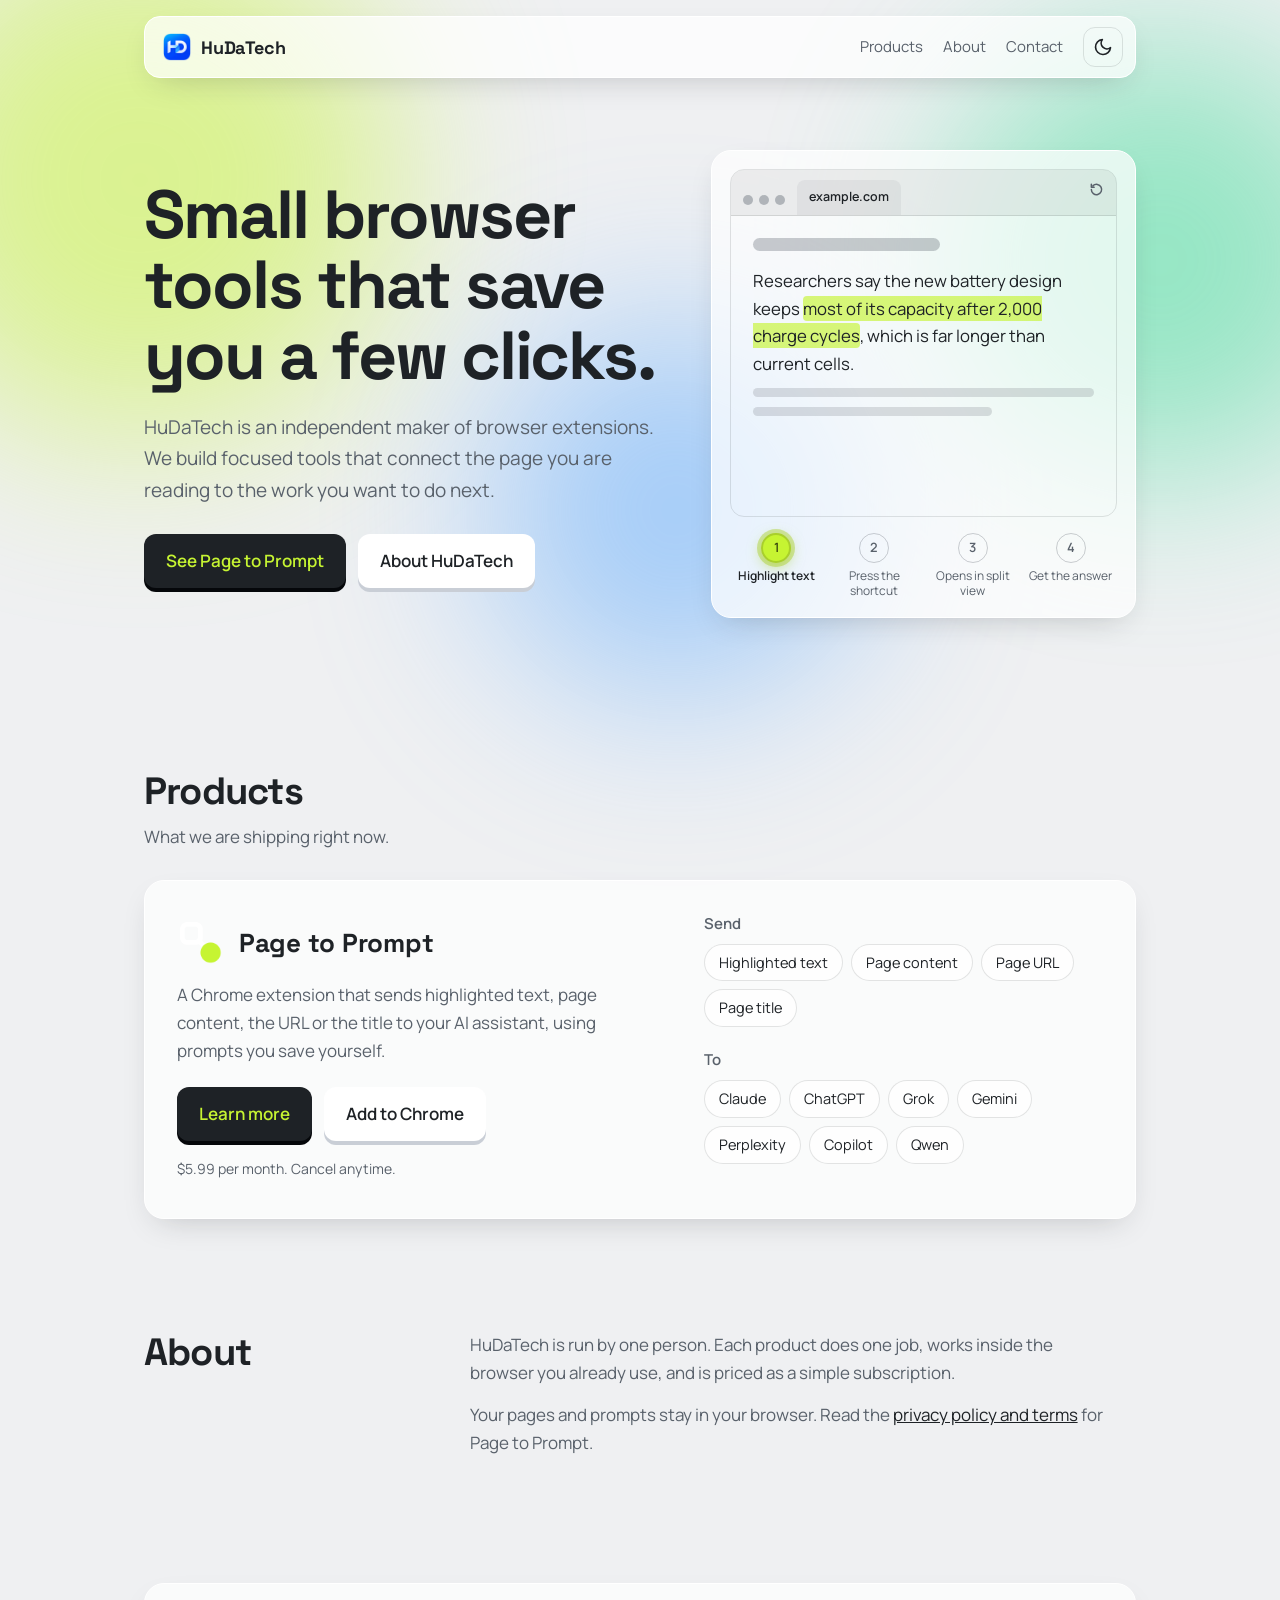
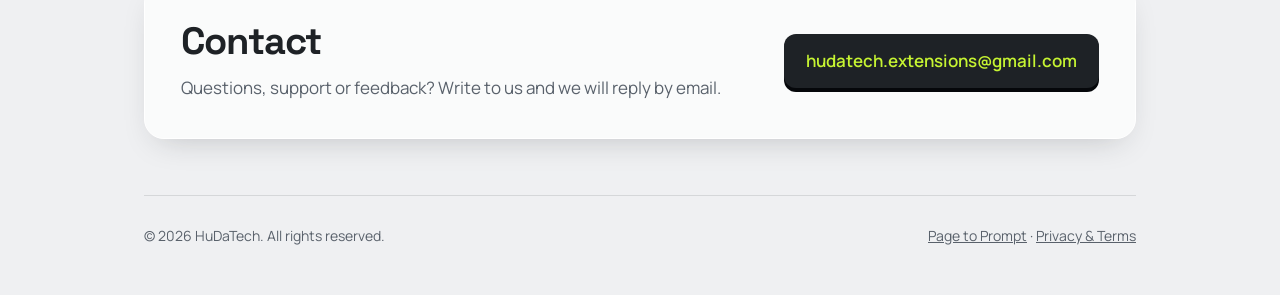
==== index.html @ a2d520f8 "Deploy" ====
<!doctype html>
<html lang="en">
  <head>
    <meta charset="utf-8" />
    <meta name="viewport" content="width=device-width, initial-scale=1" />
    <title>HuDaTech – Browser tools for everyday work</title>
    <link rel="icon" type="image/png" href="@/assets/favicon.png" />
    <meta
      name="description"
      content="HuDaTech is an independent maker of browser tools. Our first product, Page to Prompt, is a Chrome extension that turns any web page into a ready-to-use AI prompt."
    />
    <link rel="preconnect" href="https://fonts.googleapis.com" />
    <link rel="preconnect" href="https://fonts.gstatic.com" crossorigin />
    <link
      href="https://fonts.googleapis.com/css2?family=Space+Grotesk:wght@500..700&family=Manrope:wght@400..700&family=JetBrains+Mono:wght@500&display=swap"
      rel="stylesheet"
    />
    <script>
      // Set theme before first paint to avoid a light/dark flash.
      ;(function () {
        try {
          var t = localStorage.getItem('theme')
          if (!t) t = matchMedia('(prefers-color-scheme: dark)').matches ? 'dark' : 'light'
          document.documentElement.dataset.theme = t
        } catch (e) {}
      })()
    </script>
    <script type="module" crossorigin src="/assets/main-rpfQdJmR.js"></script>
    <link rel="modulepreload" crossorigin href="/assets/ptp-logo-D4ri_Ath.js">
    <link rel="modulepreload" crossorigin href="/assets/HeroDemo-CxTy8xwU.js">
    <link rel="stylesheet" crossorigin href="/assets/HeroDemo-Cco1TIX8.css">
    <link rel="stylesheet" crossorigin href="/assets/main-BrKWr8QL.css">
  </head>
  <body>
    <div id="app"></div>
  </body>
</html>
---- assets/HeroDemo-Cco1TIX8.css ----
:root{--lime:#c6f432;--lime-shadow:#9db61f;--graphite:#1e2226;--key-shadow:#c9ced6;--mint:#3ddc97;--coral:#ff7a59;--sky:#5aa9ff;--bg:#eff0f2;--ink:#1e2226;--muted:#59616b;--line:#1e22261f;--glass:#ffffffb8;--glass-line:#fff;--link:#1e2226;--focus:#1e2226;--btn-bg:#1e2226;--btn-ink:#c6f432;--btn-edge:#05070a;--ghost-bg:#fff;--ghost-edge:#c9ced6;--hl:#c6f432a6;--code-bg:#1e2226;--code-ink:#f1f3f5;--token-bg:#c6f4322e;--token-ink:#c6f432;--blob-1:#c6f432;--blob-2:#3ddc97;--blob-3:#5aa9ff;--blob-opacity:.5;--shadow:0 12px 32px -14px #1e222640;--display:"Space Grotesk", "Segoe UI", system-ui, sans-serif;--body:"Manrope", "Segoe UI", system-ui, -apple-system, Roboto, sans-serif;--mono:"JetBrains Mono", ui-monospace, Menlo, Consolas, monospace;--lightningcss-light:initial;--lightningcss-dark: ;color-scheme:light}:root[data-theme=dark]{--bg:#14171a;--ink:#f1f3f5;--muted:#a3acb8;--line:#f1f3f51f;--glass:#262b309e;--glass-line:#ffffff14;--link:#c6f432;--focus:#c6f432;--btn-bg:#c6f432;--btn-ink:#1e2226;--btn-edge:#9db61f;--ghost-bg:#2a3036;--ghost-edge:#0c0e10;--hl:#c6f4324d;--code-bg:#0c0e10;--blob-opacity:.26;--shadow:0 12px 32px -14px #000000b3;--lightningcss-light: ;--lightningcss-dark:initial;color-scheme:dark}*{box-sizing:border-box}html{scroll-behavior:smooth;scroll-padding-top:96px}body{background:var(--bg);color:var(--ink);font:17px/1.65 var(--body);margin:0;transition:background .3s,color .3s}a{color:var(--link)}:focus-visible{outline:3px solid var(--focus);outline-offset:3px;border-radius:6px}.wrap{z-index:1;max-width:1040px;margin:0 auto;padding:0 24px;position:relative}.glass{background:var(--glass);border:1px solid var(--glass-line);-webkit-backdrop-filter:blur(16px)saturate(1.4);box-shadow:var(--shadow);border-radius:20px}.btn{overflow-wrap:anywhere;border:0;border-radius:12px;max-width:100%;padding:13px 22px;font-weight:600;text-decoration:none;transition:transform .15s,box-shadow .15s;display:inline-block}.btn.primary{background:var(--btn-bg);color:var(--btn-ink);box-shadow:0 4px 0 var(--btn-edge)}.btn.ghost{background:var(--ghost-bg);color:var(--ink);box-shadow:0 4px 0 var(--ghost-edge)}.btn:hover{transform:translateY(-2px)}.btn.primary:hover{box-shadow:0 6px 0 var(--btn-edge)}.btn.ghost:hover{box-shadow:0 6px 0 var(--ghost-edge)}.btn:active{box-shadow:0 1px 0 var(--btn-edge);transform:translateY(3px)}.btn.ghost:active{box-shadow:0 1px 0 var(--ghost-edge)}.reveal{opacity:0;transition:opacity .7s ease var(--d,0s), transform .7s cubic-bezier(.2, .7, .2, 1) var(--d,0s);transform:translateY(18px)}.reveal.in{opacity:1;transform:none}@media (prefers-reduced-motion:reduce){html{scroll-behavior:auto}.reveal{opacity:1;transition:none;transform:none}.btn{transition:none}}.demo-wrap[data-v-58e27dcf]{--d-surface:color-mix(in srgb, currentColor 5%, transparent);--d-lime:#c6f432;--d-lime-shadow:#9bbd1c;--d-graphite:#1e2226;--d-olive:#38470d;--d-lime-edge:#a9cf2b;--d-accent:currentColor;position:relative}.demo[data-v-58e27dcf]{padding:18px}.window[data-v-58e27dcf]{border:1px solid var(--line);border-radius:14px;overflow:hidden}.chrome[data-v-58e27dcf]{background:color-mix(in srgb, var(--line) 55%, transparent);border-bottom:1px solid var(--line);align-items:flex-end;gap:12px;padding:10px 44px 0 12px;display:flex}.dots[data-v-58e27dcf]{gap:6px;padding-bottom:10px;display:flex}.dots i[data-v-58e27dcf]{background:color-mix(in srgb, var(--muted) 40%, transparent);border-radius:50%;width:10px;height:10px}.tabs[data-v-58e27dcf]{gap:2px;min-width:0;display:flex}.tab[data-v-58e27dcf]{min-width:0;color:var(--muted);white-space:nowrap;border-radius:8px 8px 0 0;align-items:center;gap:6px;padding:7px 12px;font-size:.78rem;transition:background .25s,color .25s,opacity .3s,max-width .4s;display:inline-flex}.tab.active[data-v-58e27dcf]{background:var(--d-surface);color:inherit;font-weight:600}.tab-ai[data-v-58e27dcf]{opacity:0;max-width:0;padding-left:0;padding-right:0;overflow:hidden}.tab-ai.shown[data-v-58e27dcf]{opacity:1;background:var(--d-surface);max-width:160px;color:inherit;padding-left:12px;padding-right:12px;font-weight:600}.tabs.split .tab[data-v-58e27dcf]{box-shadow:inset 0 2px 0 color-mix(in srgb, currentColor 55%, transparent)}.tab-dot[data-v-58e27dcf]{background:var(--d-lime);width:9px;height:9px;box-shadow:0 0 0 1.5px var(--d-lime-edge);border-radius:50%}.viewport[data-v-58e27dcf]{height:300px;display:flex;position:relative;overflow:hidden;container-type:inline-size}.page[data-v-58e27dcf]{box-sizing:border-box;flex:none;width:100%;padding:22px 22px 18px;transition:width .55s cubic-bezier(.2,.8,.2,1);position:relative}.chat[data-v-58e27dcf]{border-left:0 solid var(--line);background:var(--d-surface);flex:none;width:0;transition:width .55s cubic-bezier(.2,.8,.2,1);position:relative;overflow:hidden}.viewport.split .page[data-v-58e27dcf]{width:48%;padding:18px 16px}.viewport.split .chat[data-v-58e27dcf]{border-left-width:2px;width:52%}.chat-inner[data-v-58e27dcf]{box-sizing:border-box;flex-direction:column;gap:12px;width:52cqw;padding:16px 14px;display:flex;position:absolute;top:0;bottom:0;right:0}.skel[data-v-58e27dcf]{background:color-mix(in srgb, var(--muted) 20%, transparent);border-radius:999px;height:9px;margin:10px 0}.skel.title[data-v-58e27dcf]{background:color-mix(in srgb, var(--muted) 32%, transparent);width:55%;height:13px;margin:0 0 16px}.skel.short[data-v-58e27dcf]{width:70%}.article[data-v-58e27dcf]{margin:0;font-size:1.05rem;line-height:1.65;transition:font-size .4s}.viewport.split .article[data-v-58e27dcf]{font-size:.86rem;line-height:1.55}mark[data-v-58e27dcf]{color:inherit;background:linear-gradient(var(--hl), var(--hl)) no-repeat 0 100% / 0 100%;border-radius:4px;padding:1px 0;transition:background-size .9s ease-out}mark.on[data-v-58e27dcf]{background-size:100% 100%}.keys-pop[data-v-58e27dcf]{background:var(--code-bg);color:var(--code-ink);opacity:0;border-radius:12px;flex-direction:column;align-items:center;gap:8px;padding:12px 16px;transition:opacity .2s,transform .2s;display:flex;position:absolute;bottom:22px;left:50%;transform:translate(-50%,10px);box-shadow:0 10px 30px #00000040}.keys-pop.show[data-v-58e27dcf]{opacity:1;transform:translate(-50%)}.keys[data-v-58e27dcf]{align-items:center;gap:6px;display:flex}.keys kbd[data-v-58e27dcf]{font:500 .9rem/1.2 var(--mono);color:var(--d-graphite);background:var(--d-lime);border-bottom:3px solid var(--d-lime-shadow);border-radius:6px;padding:5px 11px}.keys-pop.show kbd[data-v-58e27dcf]{animation:.35s ease-out both press-58e27dcf}.plus[data-v-58e27dcf]{opacity:.7}.runs[data-v-58e27dcf]{white-space:nowrap;opacity:.85;font-size:.78rem;font-weight:600}@keyframes press-58e27dcf{40%{border-bottom-width:1px;transform:translateY(2px)}}.bubble[data-v-58e27dcf]{border-radius:14px;padding:9px 12px;font-size:.84rem;line-height:1.45}.bubble.user[data-v-58e27dcf]{background:var(--code-bg);max-width:92%;color:var(--code-ink);border-bottom-right-radius:4px;align-self:flex-end}.quote[data-v-58e27dcf]{border-left:3px solid var(--hl);background:color-mix(in srgb, var(--hl) 25%, transparent);border-radius:4px;margin-top:6px;padding:3px 8px;display:block}.ai-row[data-v-58e27dcf]{align-items:flex-start;gap:8px;display:flex}.avatar[data-v-58e27dcf]{background:var(--d-lime);width:26px;height:26px;color:var(--d-olive);box-shadow:0 0 0 1.5px var(--d-lime-edge);border-radius:50%;flex:none;place-items:center;font-size:.62rem;font-weight:700;display:grid}.bubble.ai[data-v-58e27dcf]{background:var(--d-surface);border:1px solid var(--line);border-top-left-radius:4px}.reply[data-v-58e27dcf]{animation:.4s ease-out fade-in-58e27dcf;display:block}.typing[data-v-58e27dcf]{gap:4px;padding:4px 0;display:inline-flex}.typing i[data-v-58e27dcf]{background:var(--muted);border-radius:50%;width:7px;height:7px;animation:1s ease-in-out infinite blink-58e27dcf}.typing i[data-v-58e27dcf]:nth-child(2){animation-delay:.15s}.typing i[data-v-58e27dcf]:nth-child(3){animation-delay:.3s}@keyframes blink-58e27dcf{0%,80%,to{opacity:.25}40%{opacity:1}}@keyframes fade-in-58e27dcf{0%{opacity:0;transform:translateY(4px)}}.phases[data-v-58e27dcf]{grid-template-columns:repeat(4,1fr);gap:6px;margin:16px 0 0;padding:0;list-style:none;display:grid}.phases li[data-v-58e27dcf]{text-align:center;color:var(--muted);flex-direction:column;align-items:center;gap:5px;font-size:.75rem;transition:color .2s;display:flex}.phase-icon[data-v-58e27dcf]{border:1.5px solid color-mix(in srgb, currentColor 30%, transparent);border-radius:50%;place-items:center;width:30px;height:30px;font-size:.8rem;font-weight:600;transition:background .2s,border-color .2s,color .2s;display:grid}.phases li.done .phase-icon[data-v-58e27dcf]{background:var(--d-lime);border-color:var(--d-lime-edge);color:var(--d-olive)}.phases li.done[data-v-58e27dcf]{color:color-mix(in srgb, currentColor 75%, transparent)}.phase-label[data-v-58e27dcf]{min-height:2.6em;line-height:1.3}.phases li.current[data-v-58e27dcf]{color:inherit;font-weight:600}.phases li.current .phase-icon[data-v-58e27dcf]{background:var(--d-lime);border-color:var(--d-lime-edge);color:var(--d-olive);box-shadow:0 0 0 4px color-mix(in srgb, var(--d-lime-edge) 45%, transparent), 0 4px 14px color-mix(in srgb, var(--d-lime-edge) 55%, transparent);border-width:2px}.replay[data-v-58e27dcf]{width:28px;height:28px;color:var(--muted);cursor:pointer;background:0 0;border:0;border-radius:50%;place-items:center;padding:0;display:grid;position:absolute;top:25px;right:26px}.replay[data-v-58e27dcf]:hover{color:inherit;background:var(--d-surface)}.replay[data-v-58e27dcf]:focus-visible{outline:3px solid var(--d-accent);outline-offset:2px}@container (width<=440px){.viewport.split .page[data-v-58e27dcf]{width:36%;padding:14px 10px}.viewport.split .chat[data-v-58e27dcf]{width:64%}.chat-inner[data-v-58e27dcf]{gap:10px;width:64cqw;padding:12px 10px}.viewport.split .article[data-v-58e27dcf]{font-size:.74rem}.bubble[data-v-58e27dcf]{padding:7px 10px;font-size:.76rem}.avatar[data-v-58e27dcf]{width:22px;height:22px}}@media (width<=520px){.viewport[data-v-58e27dcf]{height:330px}}@media (prefers-reduced-motion:reduce){.page[data-v-58e27dcf],.chat[data-v-58e27dcf],.tab[data-v-58e27dcf],.article[data-v-58e27dcf],mark[data-v-58e27dcf]{transition:none}}
---- assets/main-BrKWr8QL.css ----
.bar[data-v-b3da668a]{z-index:10;border-radius:16px;justify-content:space-between;align-items:center;gap:8px 20px;margin-top:16px;padding:10px 12px 10px 18px;display:flex;position:sticky;top:12px}.brand[data-v-b3da668a]{font:700 18px var(--display);letter-spacing:-.01em;color:var(--ink);align-items:center;gap:10px;text-decoration:none;display:flex}.logo img[data-v-b3da668a]{width:auto;height:28px;display:block}nav[data-v-b3da668a]{gap:4px 20px;margin-left:auto;display:flex}nav a[data-v-b3da668a]{color:var(--muted);font-size:15px;text-decoration:none;transition:color .2s}nav a[data-v-b3da668a]:hover{color:var(--ink)}.toggle[data-v-b3da668a]{border:1px solid var(--line);width:40px;height:40px;color:var(--ink);cursor:pointer;background:0 0;border-radius:12px;place-items:center;transition:transform .2s,background .2s;display:grid}.toggle[data-v-b3da668a]:hover{background:var(--glass);transform:translateY(-2px)}@media (width<=560px){nav[data-v-b3da668a]{gap:4px 14px}nav a[data-v-b3da668a]{font-size:14px}.brand span[data-v-b3da668a]{display:none}}@media (prefers-reduced-motion:reduce){.toggle[data-v-b3da668a],nav a[data-v-b3da668a]{transition:none}}.blobs[data-v-8405a39e]{pointer-events:none;z-index:0;height:min(900px,100vh);position:absolute;inset:0 0 auto;overflow:hidden}.blob[data-v-8405a39e]{filter:blur(90px);opacity:var(--blob-opacity);border-radius:50%;animation:18s ease-in-out infinite alternate drift-8405a39e;position:absolute}.b1[data-v-8405a39e]{background:var(--blob-1);width:520px;height:520px;top:-80px;left:-120px}.b2[data-v-8405a39e]{background:var(--blob-2);width:440px;height:440px;animation-duration:22s;animation-delay:-6s;top:40px;right:-100px}.b3[data-v-8405a39e]{background:var(--blob-3);width:380px;height:380px;animation-duration:26s;animation-delay:-12s;top:320px;left:38%}@keyframes drift-8405a39e{0%{transform:translate(0,0)scale(1)}to{transform:translate(60px,40px)scale(1.12)}}.hero[data-v-8405a39e]{grid-template-columns:1.1fr .9fr;align-items:center;gap:48px;padding:72px 0 96px;display:grid}h1[data-v-8405a39e]{max-width:12em;font:700 clamp(38px, 6vw, 68px) / 1.04 var(--display);letter-spacing:-.03em;margin:0 0 20px}.lead[data-v-8405a39e]{max-width:32em;color:var(--muted);margin:0 0 28px;font-size:19px}.actions[data-v-8405a39e]{flex-wrap:wrap;gap:12px;display:flex}.block[data-v-8405a39e]{padding:56px 0}h2[data-v-8405a39e]{font:700 clamp(28px, 4vw, 38px) / 1.15 var(--display);letter-spacing:-.02em;margin:0 0 10px}.sub[data-v-8405a39e]{max-width:34em;color:var(--muted);margin:0 0 28px}.product[data-v-8405a39e]{grid-template-columns:1.1fr .9fr;align-items:center;gap:40px;padding:32px;transition:transform .25s,box-shadow .25s;display:grid}.product[data-v-8405a39e]:hover{transform:translateY(-4px)}.p-head[data-v-8405a39e]{align-items:center;gap:14px;margin-bottom:14px;display:flex}.p-head img[data-v-8405a39e]{width:auto;height:48px;display:block}h3[data-v-8405a39e]{font:700 26px var(--display);letter-spacing:-.01em;margin:0}.product p[data-v-8405a39e]{color:var(--muted);margin:0 0 22px}.product .price[data-v-8405a39e]{margin:16px 0 0;font-size:14px}h4[data-v-8405a39e]{font:600 15px var(--body);color:var(--muted);margin:0 0 10px}.chips[data-v-8405a39e]{flex-wrap:wrap;gap:8px;margin:0 0 22px;padding:0;list-style:none;display:flex}.chips li[data-v-8405a39e]{border:1px solid var(--line);background:var(--glass);border-radius:999px;padding:6px 14px;font-size:14.5px}.about[data-v-8405a39e]{grid-template-columns:.6fr 1.4fr;align-items:start;gap:40px;display:grid}.about h2[data-v-8405a39e]{margin:0}.about-body p[data-v-8405a39e]{max-width:38em;color:var(--muted);margin:0 0 14px}.contact[data-v-8405a39e]{flex-wrap:wrap;justify-content:space-between;align-items:center;gap:24px;padding:36px;display:flex}.contact .sub[data-v-8405a39e]{margin:0}footer[data-v-8405a39e]{border-top:1px solid var(--line);color:var(--muted);flex-wrap:wrap;justify-content:space-between;gap:8px 24px;padding:28px 0 48px;font-size:14px;display:flex}footer a[data-v-8405a39e]{color:var(--muted)}@media (width<=800px){.hero[data-v-8405a39e],.product[data-v-8405a39e],.about[data-v-8405a39e]{grid-template-columns:minmax(0,1fr);gap:32px}.hero[data-v-8405a39e]{padding:48px 0 64px}.contact[data-v-8405a39e]{padding:28px}}@media (prefers-reduced-motion:reduce){.blob[data-v-8405a39e]{animation:none}.product[data-v-8405a39e]{transition:none}.product[data-v-8405a39e]:hover{transform:none}}
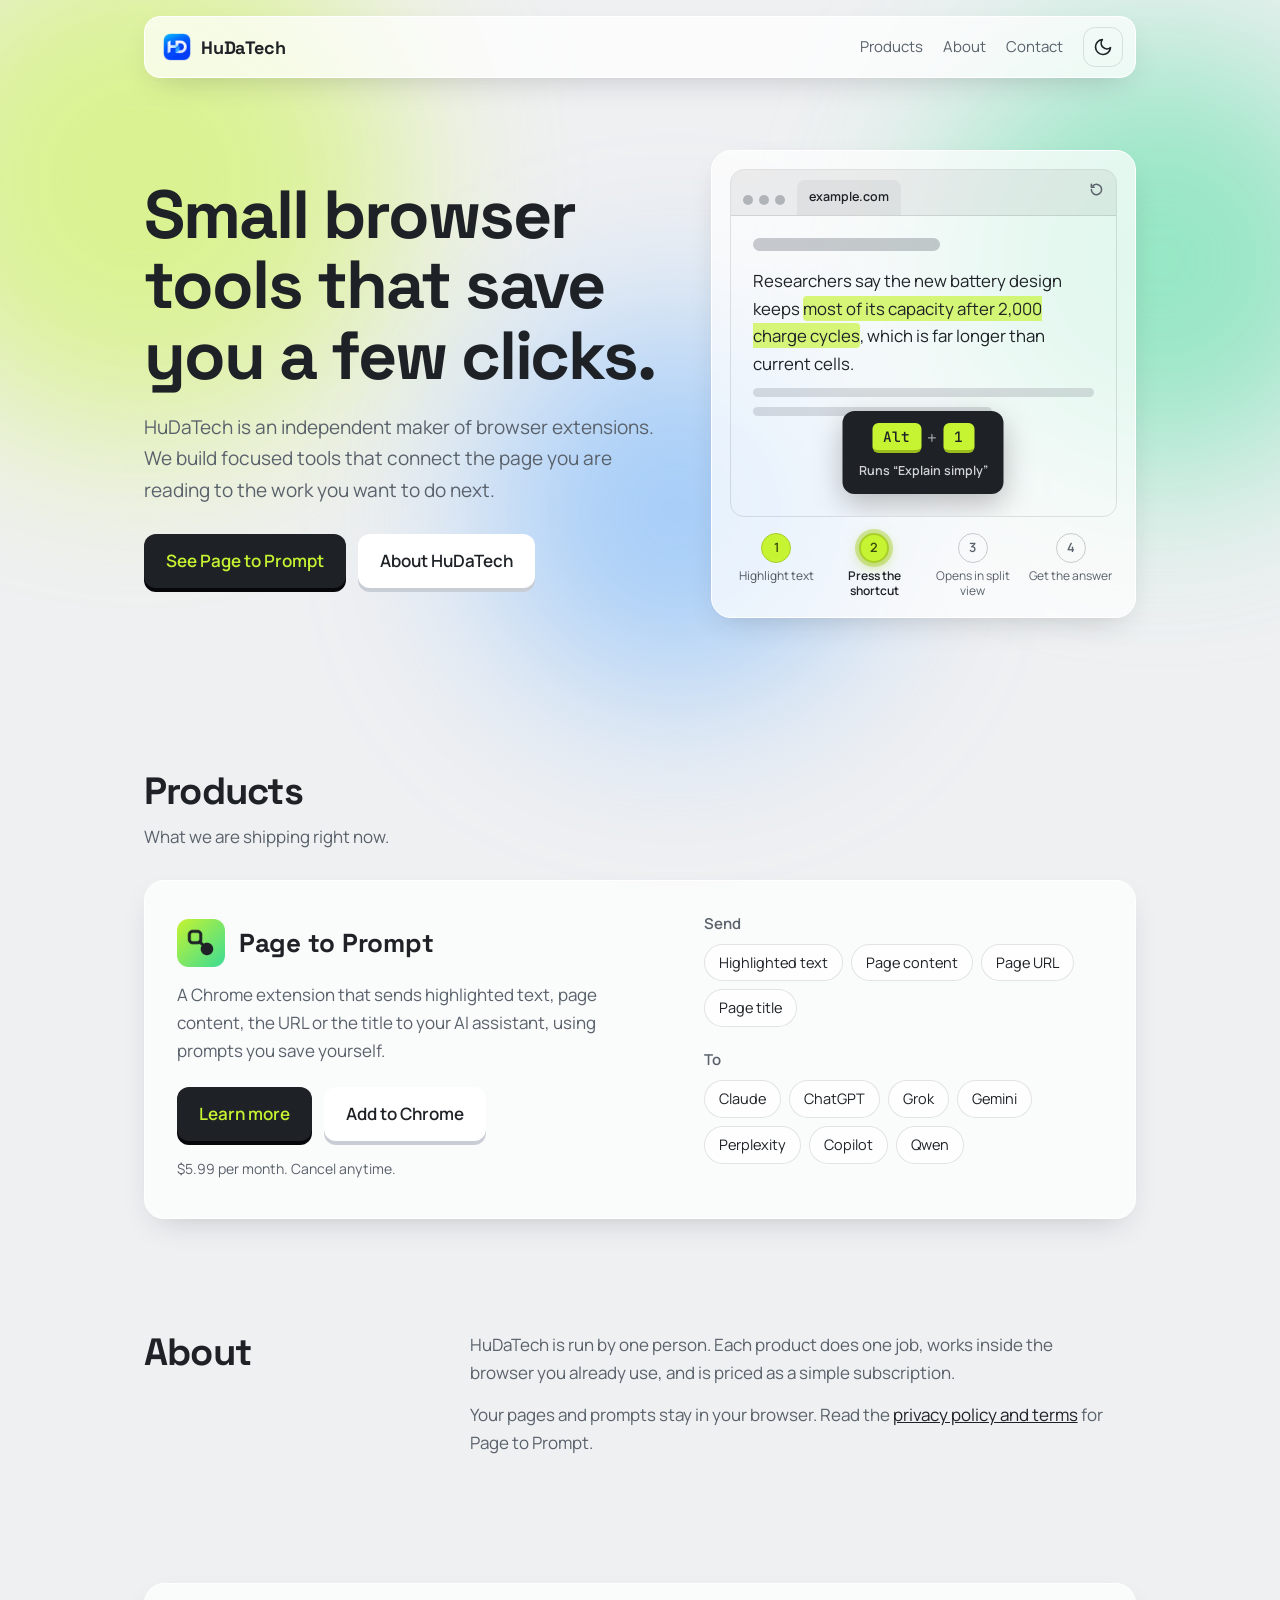
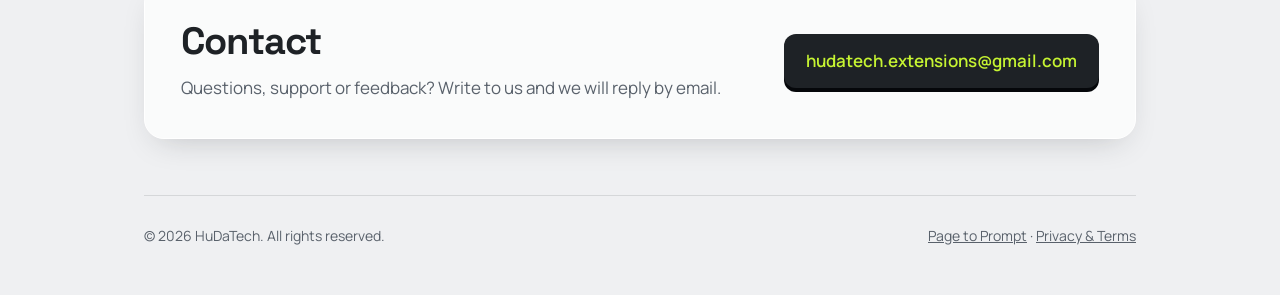
==== commit 14f7f585: "Deploy" ====
--- a/index.html
+++ b/index.html
@@ -4,7 +4,7 @@
     <meta charset="utf-8" />
     <meta name="viewport" content="width=device-width, initial-scale=1" />
     <title>HuDaTech – Browser tools for everyday work</title>
-    <link rel="icon" type="image/png" href="@/assets/favicon.png" />
+    <link rel="icon" type="image/png" href="/favicon.png" />
     <meta
       name="description"
       content="HuDaTech is an independent maker of browser tools. Our first product, Page to Prompt, is a Chrome extension that turns any web page into a ready-to-use AI prompt."
@@ -25,9 +25,9 @@
         } catch (e) {}
       })()
     </script>
-    <script type="module" crossorigin src="/assets/main-rpfQdJmR.js"></script>
-    <link rel="modulepreload" crossorigin href="/assets/ptp-logo-D4ri_Ath.js">
-    <link rel="modulepreload" crossorigin href="/assets/HeroDemo-CxTy8xwU.js">
+    <script type="module" crossorigin src="/assets/main-C8-B_0i4.js"></script>
+    <link rel="modulepreload" crossorigin href="/assets/ptp-logo-BumjqTzf.js">
+    <link rel="modulepreload" crossorigin href="/assets/HeroDemo-DHXD8ldN.js">
     <link rel="stylesheet" crossorigin href="/assets/HeroDemo-Cco1TIX8.css">
     <link rel="stylesheet" crossorigin href="/assets/main-BrKWr8QL.css">
   </head>
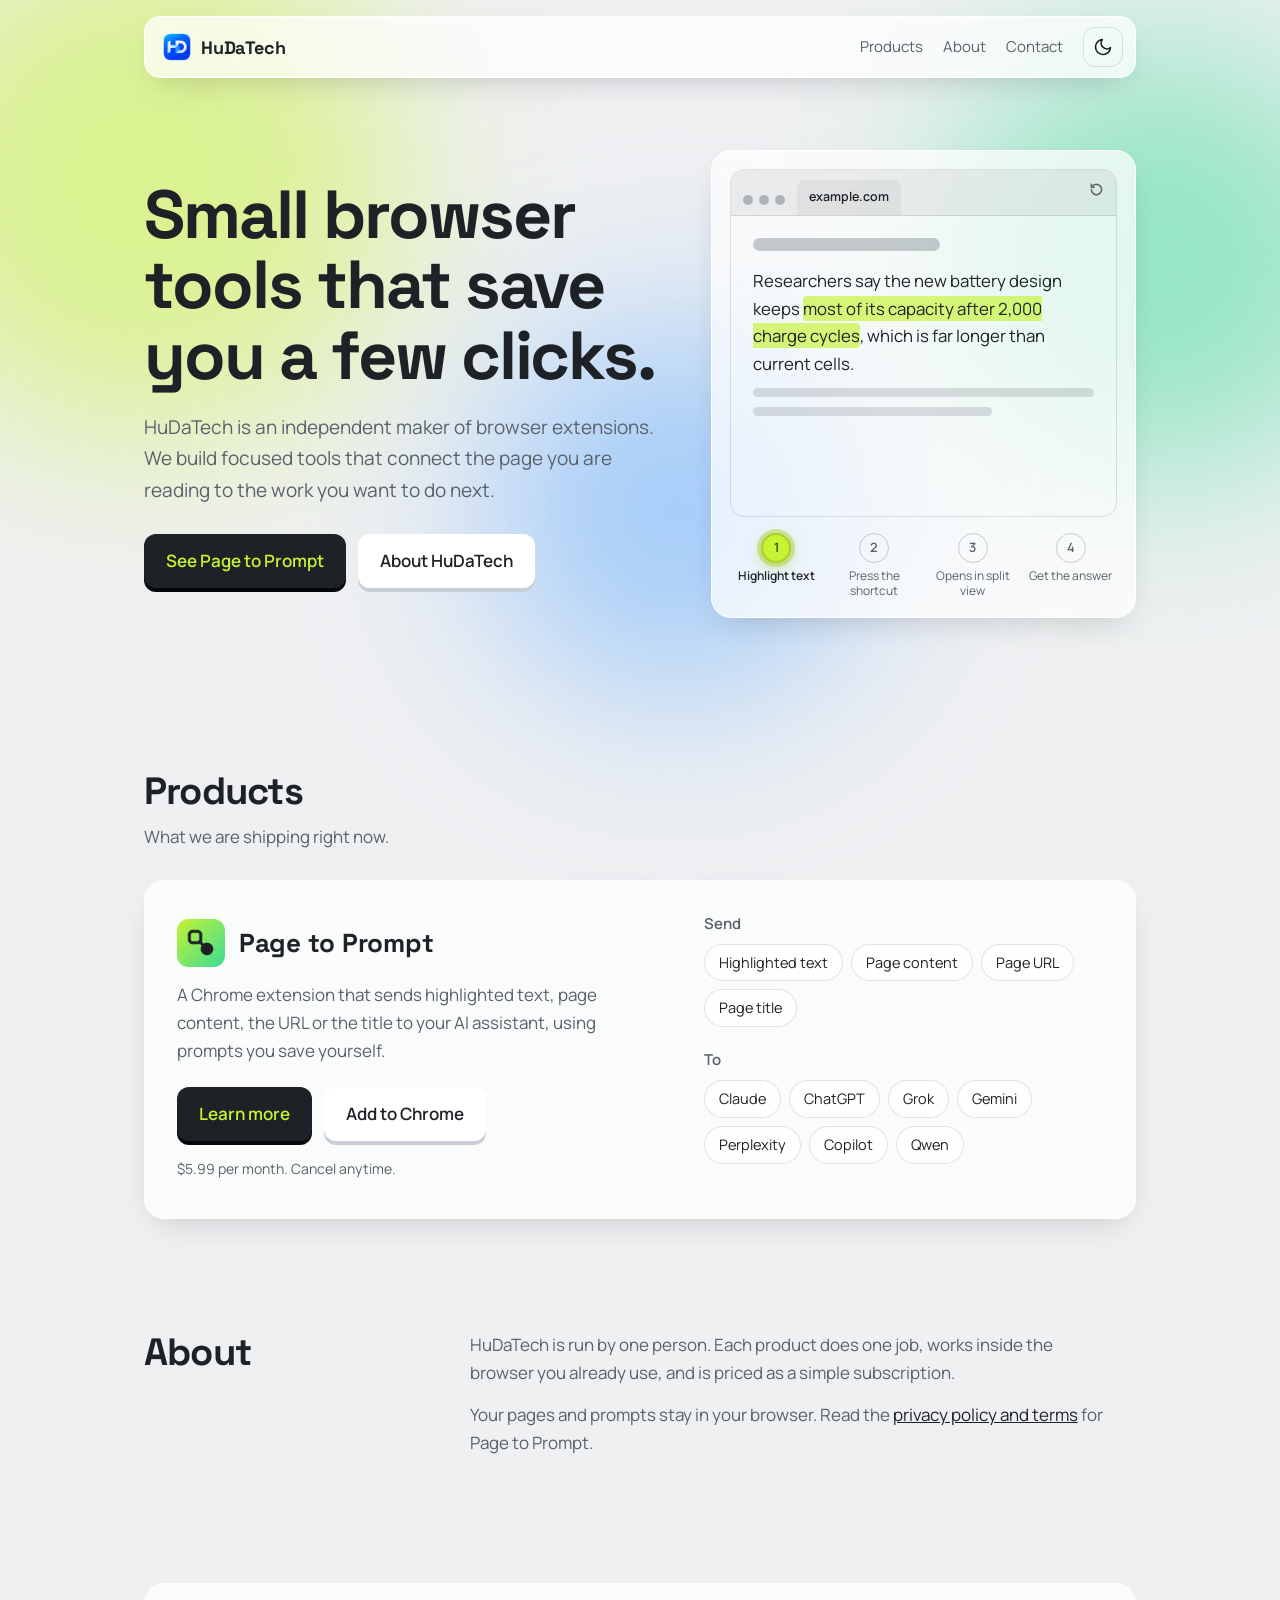
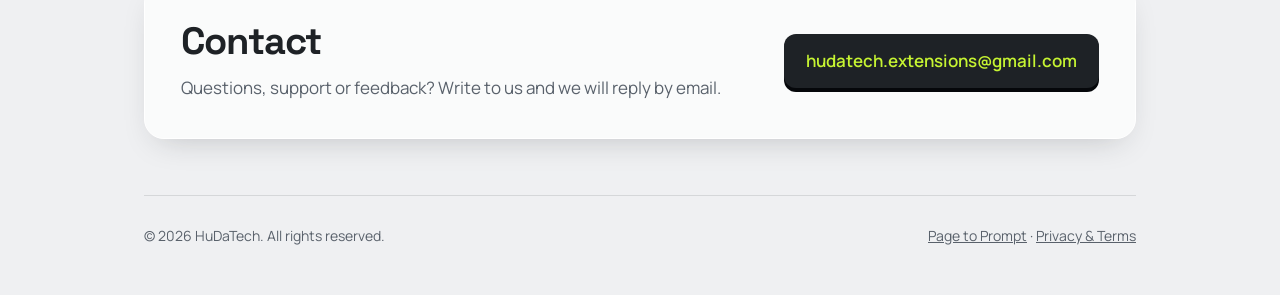
==== commit 4316d2ca: "Deploy" ====
--- a/index.html
+++ b/index.html
@@ -1,6 +1,14 @@
 <!doctype html>
 <html lang="en">
   <head>
+    <script async src="https://www.googletagmanager.com/gtm.js?id=GTM-5T3M9C4R"></script>
+    <script>
+      window.dataLayer = window.dataLayer || []
+      function gtag() {
+        dataLayer.push(arguments)
+      }
+      gtag('js', new Date())
+    </script>
     <meta charset="utf-8" />
     <meta name="viewport" content="width=device-width, initial-scale=1" />
     <title>HuDaTech – Browser tools for everyday work</title>
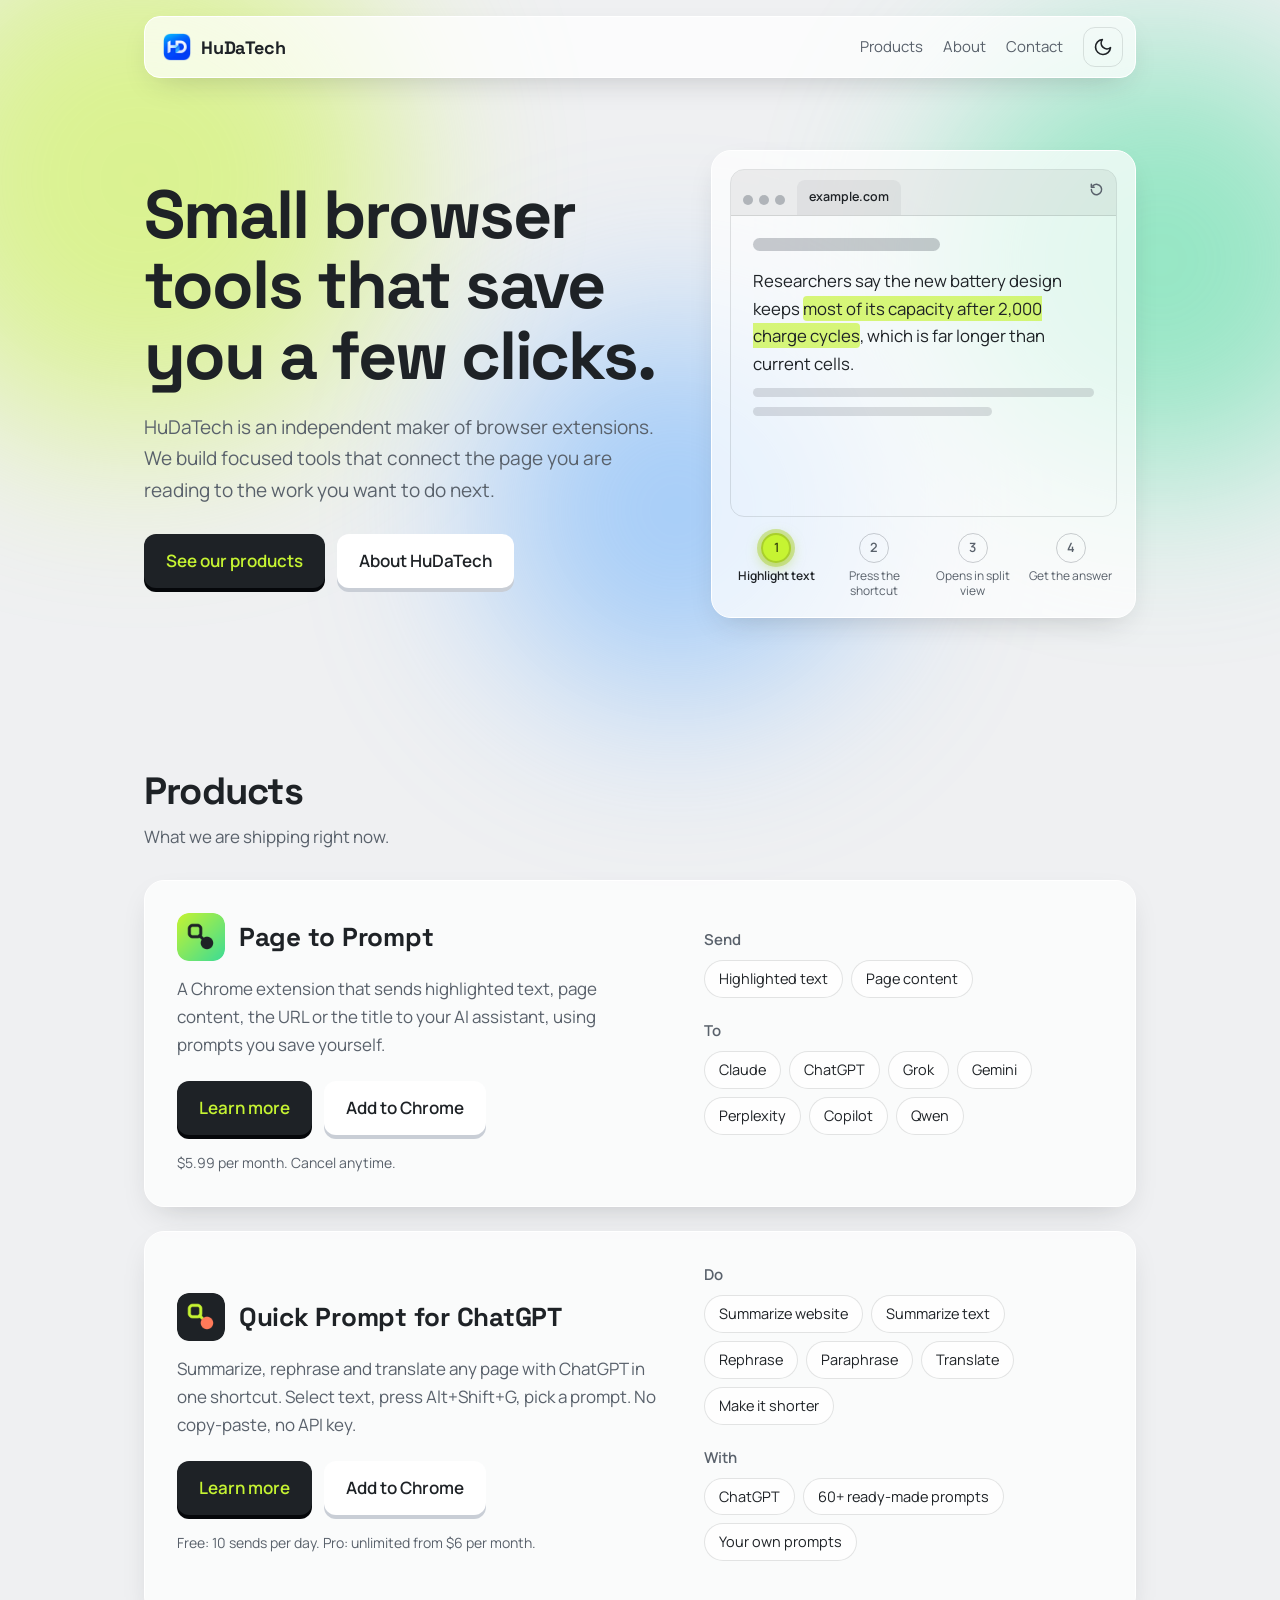
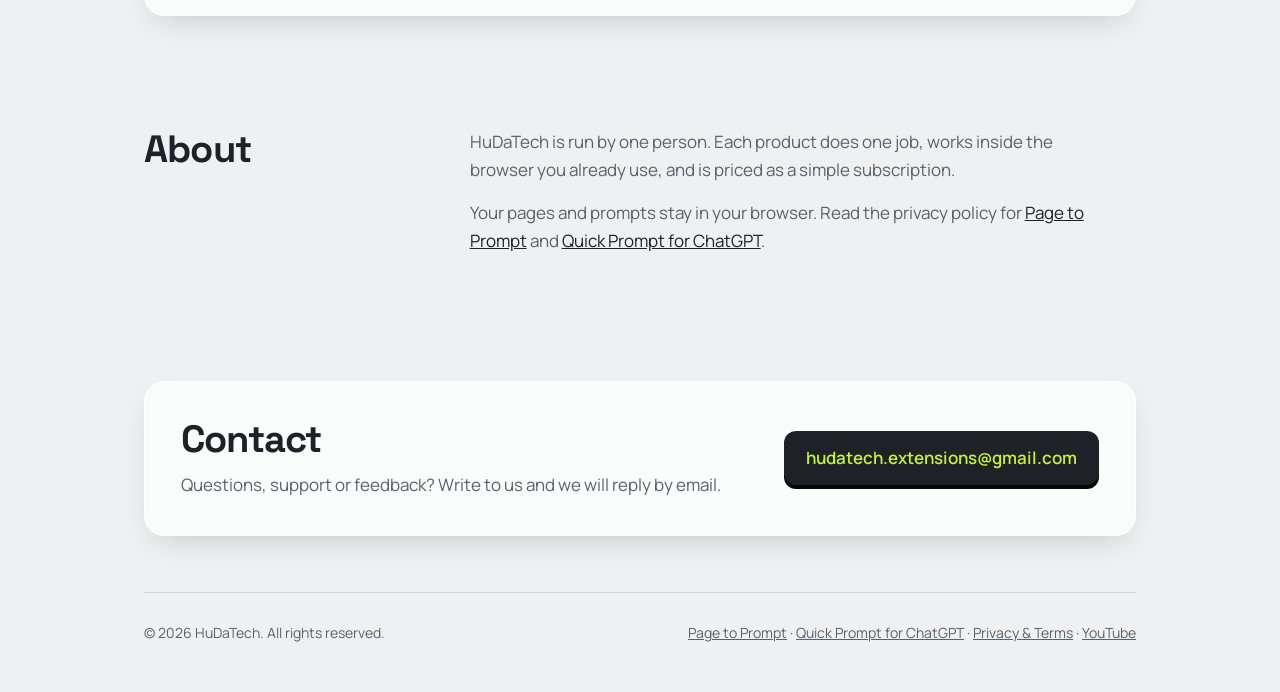
==== commit e5cf0a70: "Deploy" ====
--- a/index.html
+++ b/index.html
@@ -1,22 +1,88 @@
 <!doctype html>
 <html lang="en">
   <head>
-    <script async src="https://www.googletagmanager.com/gtm.js?id=GTM-5T3M9C4R"></script>
-    <script>
-      window.dataLayer = window.dataLayer || []
-      function gtag() {
-        dataLayer.push(arguments)
-      }
-      gtag('js', new Date())
-    </script>
     <meta charset="utf-8" />
     <meta name="viewport" content="width=device-width, initial-scale=1" />
-    <title>HuDaTech – Browser tools for everyday work</title>
-    <link rel="icon" type="image/png" href="/favicon.png" />
+    <title>HuDaTech – AI Browser Extensions for Everyday Work</title>
     <meta
       name="description"
-      content="HuDaTech is an independent maker of browser tools. Our first product, Page to Prompt, is a Chrome extension that turns any web page into a ready-to-use AI prompt."
+      content="HuDaTech makes Chrome extensions that bring AI into your workflow: Page to Prompt and Quick Prompt for ChatGPT. Summarize, rephrase and translate any page."
     />
+    <meta name="robots" content="index, follow, max-image-preview:large" />
+    <meta name="author" content="HuDaTech" />
+    <link rel="canonical" href="https://hudatech.store/" />
+
+    <link rel="icon" type="image/png" href="/favicon.png" />
+    <link rel="apple-touch-icon" href="/favicon.png" />
+
+    <!-- Open Graph / social -->
+    <meta property="og:type" content="website" />
+    <meta property="og:site_name" content="HuDaTech" />
+    <meta property="og:locale" content="en_US" />
+    <meta property="og:title" content="HuDaTech – AI Browser Extensions for Everyday Work" />
+    <meta
+      property="og:description"
+      content="Chrome extensions that bring AI into your daily workflow: Page to Prompt and Quick Prompt for ChatGPT."
+    />
+    <meta property="og:url" content="https://hudatech.store/" />
+    <!-- TODO: add a 1200x630 image at public/og.png -->
+    <meta property="og:image" content="https://hudatech.store/og.png" />
+    <meta property="og:image:width" content="1200" />
+    <meta property="og:image:height" content="630" />
+    <meta property="og:image:alt" content="HuDaTech – AI browser extensions for everyday work" />
+    <meta name="twitter:card" content="summary_large_image" />
+    <meta name="twitter:title" content="HuDaTech – AI Browser Extensions for Everyday Work" />
+    <meta
+      name="twitter:description"
+      content="Chrome extensions that bring AI into your daily workflow: Page to Prompt and Quick Prompt for ChatGPT."
+    />
+    <meta name="twitter:image" content="https://hudatech.store/og.png" />
+
+    <script type="application/ld+json">
+      {
+        "@context": "https://schema.org",
+        "@graph": [
+          {
+            "@type": "Organization",
+            "@id": "https://hudatech.store/#organization",
+            "name": "HuDaTech",
+            "url": "https://hudatech.store/",
+            "logo": "https://hudatech.store/favicon.png",
+            "email": "hudatech.extensions@gmail.com",
+            "slogan": "AI Workflow Tools",
+            "sameAs": ["https://www.youtube.com/@hudatechlab"]
+          },
+          {
+            "@type": "WebSite",
+            "@id": "https://hudatech.store/#website",
+            "url": "https://hudatech.store/",
+            "name": "HuDaTech",
+            "inLanguage": "en",
+            "publisher": { "@id": "https://hudatech.store/#organization" }
+          },
+          {
+            "@type": "ItemList",
+            "name": "HuDaTech Chrome extensions",
+            "itemListElement": [
+              {
+                "@type": "ListItem",
+                "position": 1,
+                "url": "https://hudatech.store/page-to-prompt/",
+                "name": "Page to Prompt"
+              },
+              {
+                "@type": "ListItem",
+                "position": 2,
+                "url": "https://hudatech.store/quick-prompt-for-chatgpt/",
+                "name": "Quick Prompt for ChatGPT"
+              }
+            ]
+          }
+        ]
+      }
+    </script>
+
+    <!-- Fonts -->
     <link rel="preconnect" href="https://fonts.googleapis.com" />
     <link rel="preconnect" href="https://fonts.gstatic.com" crossorigin />
     <link
@@ -33,13 +99,89 @@
         } catch (e) {}
       })()
     </script>
-    <script type="module" crossorigin src="/assets/main-C8-B_0i4.js"></script>
-    <link rel="modulepreload" crossorigin href="/assets/ptp-logo-BumjqTzf.js">
-    <link rel="modulepreload" crossorigin href="/assets/HeroDemo-DHXD8ldN.js">
+
+    <!-- Google Tag Manager -->
+    <link rel="preconnect" href="https://www.googletagmanager.com" />
+    <script>
+      ;(function (w, d, s, l, i) {
+        w[l] = w[l] || []
+        w[l].push({ 'gtm.start': new Date().getTime(), event: 'gtm.js' })
+        var f = d.getElementsByTagName(s)[0],
+          j = d.createElement(s),
+          dl = l != 'dataLayer' ? '&l=' + l : ''
+        j.async = true
+        j.src = 'https://www.googletagmanager.com/gtm.js?id=' + i + dl
+        f.parentNode.insertBefore(j, f)
+      })(window, document, 'script', 'dataLayer', 'GTM-5T3M9C4R')
+      function gtag() {
+        dataLayer.push(arguments)
+      }
+    </script>
+    <!-- End Google Tag Manager -->
+
+    <!-- Microsoft Clarity -->
+    <script type="text/javascript">
+      ;(function (c, l, a, r, i, t, y) {
+        c[a] =
+          c[a] ||
+          function () {
+            ;(c[a].q = c[a].q || []).push(arguments)
+          }
+        t = l.createElement(r)
+        t.async = 1
+        t.src = 'https://www.clarity.ms/tag/' + i
+        y = l.getElementsByTagName(r)[0]
+        y.parentNode.insertBefore(t, y)
+      })(window, document, 'clarity', 'script', 'zhx2jwj3us')
+    </script>
+    <script type="module" crossorigin src="/assets/main-CdHCo45M.js"></script>
+    <link rel="modulepreload" crossorigin href="/assets/runtime-dom.esm-bundler-CiTdpNVj.js">
+    <link rel="modulepreload" crossorigin href="/assets/plugin-vue:export-helper-BDNMzG2s.js">
+    <link rel="modulepreload" crossorigin href="/assets/HeroDemo-Cz7zcbsA.js">
+    <link rel="modulepreload" crossorigin href="/assets/ptp-logo-JrA9QEm1.js">
+    <link rel="modulepreload" crossorigin href="/assets/huda-logo-Cv0epi0K.js">
     <link rel="stylesheet" crossorigin href="/assets/HeroDemo-Cco1TIX8.css">
-    <link rel="stylesheet" crossorigin href="/assets/main-BrKWr8QL.css">
+    <link rel="stylesheet" crossorigin href="/assets/main-WiK10sOa.css">
   </head>
   <body>
-    <div id="app"></div>
+    <!-- Google Tag Manager (noscript) -->
+    <noscript
+      ><iframe
+        src="https://www.googletagmanager.com/ns.html?id=GTM-5T3M9C4R"
+        height="0"
+        width="0"
+        style="display: none; visibility: hidden"
+      ></iframe
+    ></noscript>
+
+    <div id="app">
+      <!-- Shown before Vue loads (and to crawlers that don't run JavaScript). Replaced when the app mounts. -->
+      <main
+        style="
+          max-width: 760px;
+          margin: 0 auto;
+          padding: 48px 24px;
+          font-family: system-ui, sans-serif;
+          line-height: 1.6;
+        "
+      >
+        <h1>HuDaTech – AI browser extensions for everyday work</h1>
+        <p>
+          HuDaTech is an independent maker of browser tools that bring AI into your daily workflow.
+        </p>
+        <h2><a href="/page-to-prompt/">Page to Prompt</a></h2>
+        <p>
+          Turn any web page into a ready-to-use AI prompt. Send highlighted text, page content, URL
+          or title to ChatGPT, Claude, Gemini, Grok, Perplexity, Copilot or Qwen with your own saved
+          prompts.
+        </p>
+        <h2><a href="/quick-prompt-for-chatgpt/">Quick Prompt for ChatGPT</a></h2>
+        <p>
+          Summarize, rephrase and translate any page with ChatGPT in one shortcut. No copy-paste, no
+          API key.
+        </p>
+        <p>Contact: hudatech.extensions@gmail.com</p>
+      </main>
+    </div>
   </body>
 </html>
--- a/assets/main-WiK10sOa.css
+++ b/assets/main-WiK10sOa.css
@@ -0,0 +1 @@
+.bar[data-v-b3da668a]{z-index:10;border-radius:16px;justify-content:space-between;align-items:center;gap:8px 20px;margin-top:16px;padding:10px 12px 10px 18px;display:flex;position:sticky;top:12px}.brand[data-v-b3da668a]{font:700 18px var(--display);letter-spacing:-.01em;color:var(--ink);align-items:center;gap:10px;text-decoration:none;display:flex}.logo img[data-v-b3da668a]{width:auto;height:28px;display:block}nav[data-v-b3da668a]{gap:4px 20px;margin-left:auto;display:flex}nav a[data-v-b3da668a]{color:var(--muted);font-size:15px;text-decoration:none;transition:color .2s}nav a[data-v-b3da668a]:hover{color:var(--ink)}.toggle[data-v-b3da668a]{border:1px solid var(--line);width:40px;height:40px;color:var(--ink);cursor:pointer;background:0 0;border-radius:12px;place-items:center;transition:transform .2s,background .2s;display:grid}.toggle[data-v-b3da668a]:hover{background:var(--glass);transform:translateY(-2px)}@media (width<=560px){nav[data-v-b3da668a]{gap:4px 14px}nav a[data-v-b3da668a]{font-size:14px}.brand span[data-v-b3da668a]{display:none}}@media (prefers-reduced-motion:reduce){.toggle[data-v-b3da668a],nav a[data-v-b3da668a]{transition:none}}.blobs[data-v-b153d3fb]{pointer-events:none;z-index:0;height:min(900px,100vh);position:absolute;inset:0 0 auto;overflow:hidden}.blob[data-v-b153d3fb]{filter:blur(90px);opacity:var(--blob-opacity);border-radius:50%;animation:18s ease-in-out infinite alternate drift-b153d3fb;position:absolute}.b1[data-v-b153d3fb]{background:var(--blob-1);width:520px;height:520px;top:-80px;left:-120px}.b2[data-v-b153d3fb]{background:var(--blob-2);width:440px;height:440px;animation-duration:22s;animation-delay:-6s;top:40px;right:-100px}.b3[data-v-b153d3fb]{background:var(--blob-3);width:380px;height:380px;animation-duration:26s;animation-delay:-12s;top:320px;left:38%}@keyframes drift-b153d3fb{0%{transform:translate(0,0)scale(1)}to{transform:translate(60px,40px)scale(1.12)}}.hero[data-v-b153d3fb]{grid-template-columns:1.1fr .9fr;align-items:center;gap:48px;padding:72px 0 96px;display:grid}h1[data-v-b153d3fb]{max-width:12em;font:700 clamp(38px, 6vw, 68px) / 1.04 var(--display);letter-spacing:-.03em;margin:0 0 20px}.lead[data-v-b153d3fb]{max-width:32em;color:var(--muted);margin:0 0 28px;font-size:19px}.actions[data-v-b153d3fb]{flex-wrap:wrap;gap:12px;display:flex}.block[data-v-b153d3fb]{padding:56px 0}h2[data-v-b153d3fb]{font:700 clamp(28px, 4vw, 38px) / 1.15 var(--display);letter-spacing:-.02em;margin:0 0 10px}.sub[data-v-b153d3fb]{max-width:34em;color:var(--muted);margin:0 0 28px}.product[data-v-b153d3fb]{grid-template-columns:1.1fr .9fr;align-items:center;gap:40px;padding:32px;transition:transform .25s,box-shadow .25s;display:grid}.product[data-v-b153d3fb]:hover{transform:translateY(-4px)}.product+.product[data-v-b153d3fb]{margin-top:24px}.product[data-v-b153d3fb]{scroll-margin-top:96px}h3 a[data-v-b153d3fb]{color:inherit;text-decoration:none}.p-head[data-v-b153d3fb]{align-items:center;gap:14px;margin-bottom:14px;display:flex}.p-head img[data-v-b153d3fb]{border-radius:12px;width:auto;height:48px;display:block}h3[data-v-b153d3fb]{font:700 26px var(--display);letter-spacing:-.01em;margin:0}.product p[data-v-b153d3fb]{color:var(--muted);margin:0 0 22px}.product .price[data-v-b153d3fb]{margin:16px 0 0;font-size:14px}h4[data-v-b153d3fb]{font:600 15px var(--body);color:var(--muted);margin:0 0 10px}.chips[data-v-b153d3fb]{flex-wrap:wrap;gap:8px;margin:0 0 22px;padding:0;list-style:none;display:flex}.chips li[data-v-b153d3fb]{border:1px solid var(--line);background:var(--glass);border-radius:999px;padding:6px 14px;font-size:14.5px}.about[data-v-b153d3fb]{grid-template-columns:.6fr 1.4fr;align-items:start;gap:40px;display:grid}.about h2[data-v-b153d3fb]{margin:0}.about-body p[data-v-b153d3fb]{max-width:38em;color:var(--muted);margin:0 0 14px}.contact[data-v-b153d3fb]{flex-wrap:wrap;justify-content:space-between;align-items:center;gap:24px;padding:36px;display:flex}.contact .sub[data-v-b153d3fb]{margin:0}footer[data-v-b153d3fb]{border-top:1px solid var(--line);color:var(--muted);flex-wrap:wrap;justify-content:space-between;gap:8px 24px;padding:28px 0 48px;font-size:14px;display:flex}footer a[data-v-b153d3fb]{color:var(--muted)}@media (width<=800px){.hero[data-v-b153d3fb],.product[data-v-b153d3fb],.about[data-v-b153d3fb]{grid-template-columns:minmax(0,1fr);gap:32px}.hero[data-v-b153d3fb]{padding:48px 0 64px}.contact[data-v-b153d3fb]{padding:28px}}@media (prefers-reduced-motion:reduce){.blob[data-v-b153d3fb]{animation:none}.product[data-v-b153d3fb]{transition:none}.product[data-v-b153d3fb]:hover{transform:none}}
